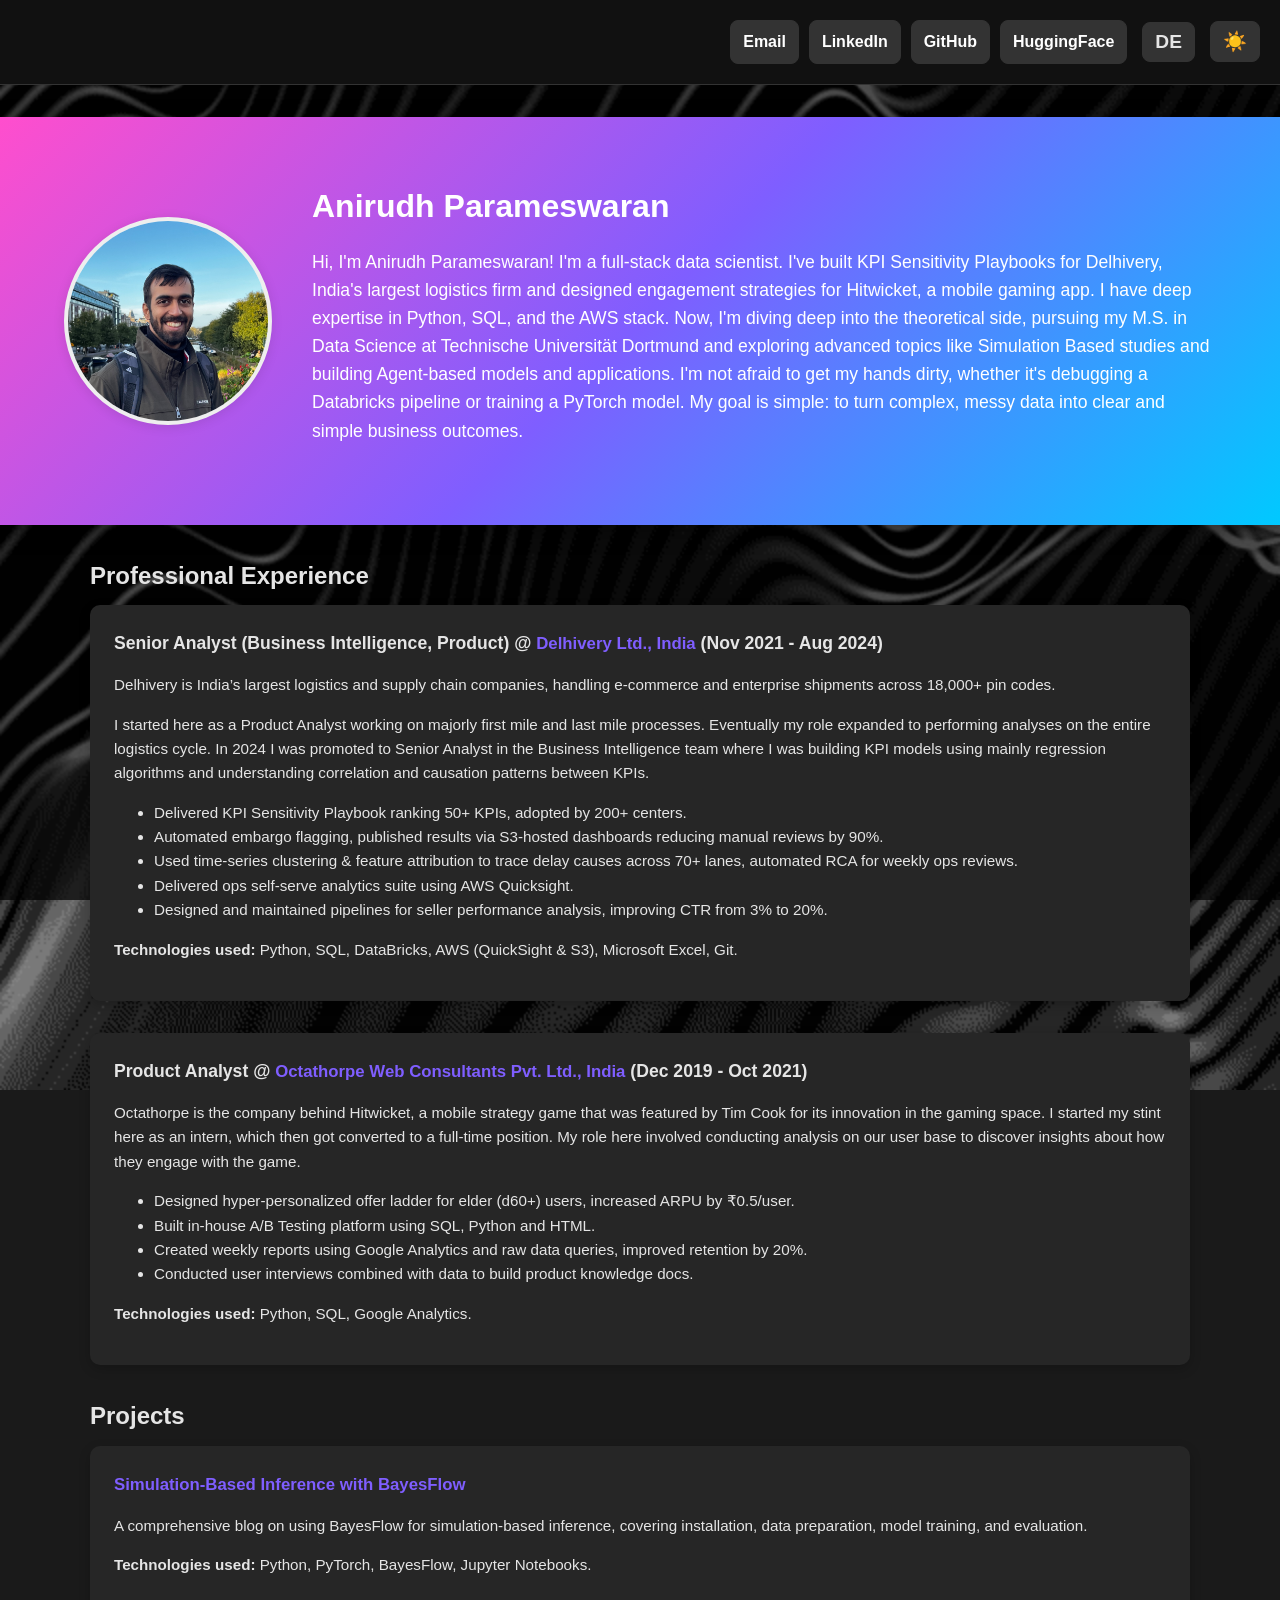
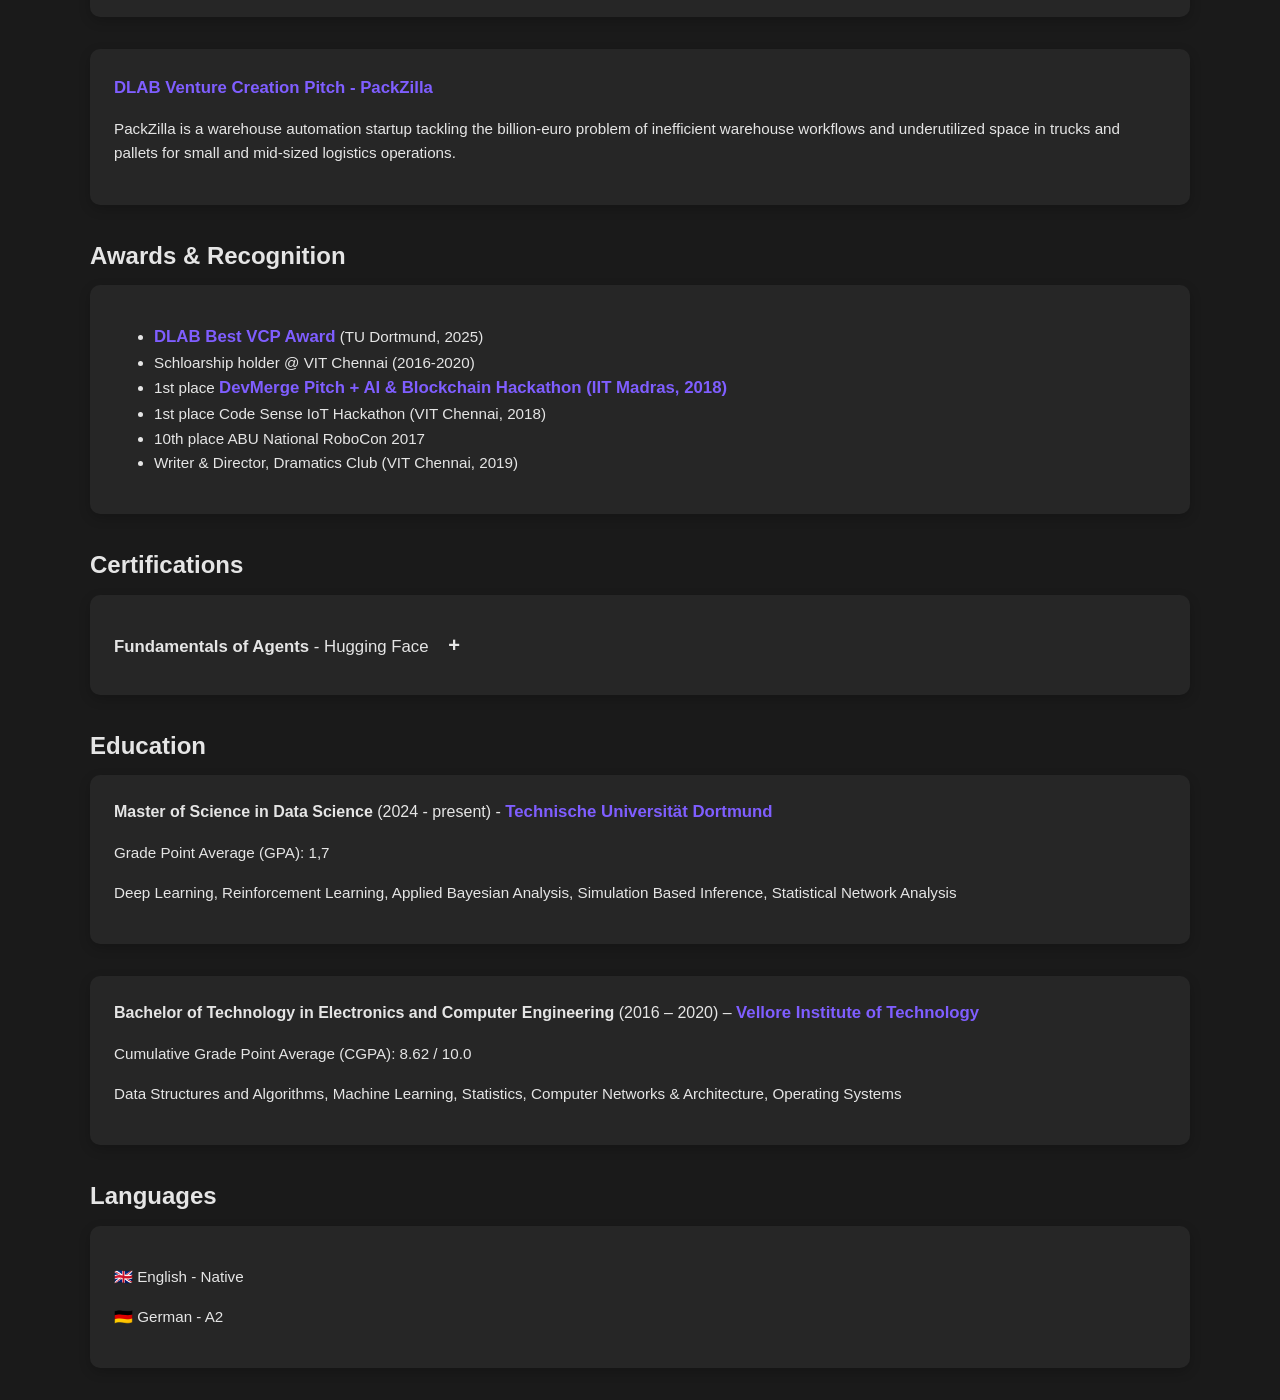
==== index.html @ 3461352c "imported data" ====
<!DOCTYPE html>
<html lang="en">
<head>
  <meta charset="UTF-8">
  <meta name="description" content="Anirudh Parameswaran's Data Science and AI Portfolio. Data Scientist experienced in Python, SQL, AWS, and Machine Learning.">
  <meta name="google-site-verification" content="CaXKrlzL_6gg7eJJ-ZzsJZY4a8lOE7lGWU6adn4_xzU" />
  <title>Anirudh Parameswaran</title>
  <link rel="stylesheet" href="styles.css?v=1">
  <link rel="icon" type="image/png" href="assets/images/ghost.png?v=1">
</head>
<body>

  <header>
    <div class="header-controls">
      <div class="social-links">
        <a class="header-link" href="mailto:anirudhparameswaran@gmail.com" title="Email">Email</a>
        <a class="header-link" href="https://www.linkedin.com/in/anirudhparameswaran/" title="LinkedIn">LinkedIn</a>
        <a class="header-link" href="https://github.com/anirudhparameswaran" title="GitHub">GitHub</a>
        <a class="header-link" href="https://huggingface.co/eepyweepy" title="HuggingFace">HuggingFace</a>
      </div>
      <button class="lang-toggle" id="langToggle">DE</button> 
      <button class="theme-toggle" id="themeToggle"><span id="themeToggleIcon">☀️</span></button>
    </div>
  </header>

  <section class="hero">
    <div class="profile-pic-container">
      <img src="profile_pics/IMG_9669.jpeg" alt="Profile picture - Anirudh Parameswaran" class="profile-pic">
    </div>
    <div>
      <h1>Anirudh Parameswaran</h1>
        <p>Hi, I'm Anirudh Parameswaran! I'm a full-stack data scientist. I've built KPI Sensitivity Playbooks for Delhivery, India's largest logistics firm and designed engagement strategies for Hitwicket, a mobile gaming app. I have deep expertise in Python, SQL, and the AWS stack. Now, I'm diving deep into the theoretical side, pursuing my M.S. in Data Science at Technische Universität Dortmund and exploring advanced topics like Simulation Based studies and building Agent-based models and applications. I'm not afraid to get my hands dirty, whether it's debugging a Databricks pipeline or training a PyTorch model. My goal is simple: to turn complex, messy data into clear and simple business outcomes.
        </p>
    </div>
  </section>

  <section class="section">
    <h2>Professional Experience</h2>

    <div class="card">
      <h3>Senior Analyst (Business Intelligence, Product) @ 
        <a class = "card-link" href="https://www.delhivery.com/">Delhivery Ltd., India</a>
        <span>(Nov 2021 - Aug 2024)</span>
      </h3>
      <p>Delhivery is India’s largest logistics and supply chain companies, handling e-commerce and enterprise shipments across 18,000+ pin codes.</p>
      <p>I started here as a Product Analyst working on majorly first mile and last mile processes. Eventually my role expanded to performing analyses on the entire logistics cycle. In 2024 I was promoted to Senior Analyst in the Business Intelligence team where I was building KPI models using mainly regression algorithms and understanding correlation and causation patterns between KPIs.</p>
      <ul>
        <li>Delivered KPI Sensitivity Playbook ranking 50+ KPIs, adopted by 200+ centers.</li>
        <li>Automated embargo flagging, published results via S3-hosted dashboards reducing manual reviews by 90%.</li>
        <li>Used time-series clustering & feature attribution to trace delay causes across 70+ lanes, automated RCA for weekly ops reviews.</li>
        <li>Delivered ops self-serve analytics suite using AWS Quicksight.</li>
        <li>Designed and maintained pipelines for seller performance analysis, improving CTR from 3% to 20%.</li>
      </ul>
      <p><strong>Technologies used:</strong> Python, SQL, DataBricks, AWS (QuickSight & S3), Microsoft Excel, Git.</p>
    </div>

    <div class="card">
      <h3>Product Analyst @ 
        <a class = "card-link" href="https://hitwicket.com/">Octathorpe Web Consultants Pvt. Ltd., India</a>
        <span>(Dec 2019 - Oct 2021)</span>
      </h3>
      <p>Octathorpe is the company behind Hitwicket, a mobile strategy game that was featured by Tim Cook for its innovation in the gaming space. I started my stint here as an intern, which then got converted to a full-time position. My role here involved conducting analysis on our user base to discover insights about how they engage with the game.</p>
      <ul>
        <li>Designed hyper-personalized offer ladder for elder (d60+) users, increased ARPU by ₹0.5/user.</li>
        <li>Built in-house A/B Testing platform using SQL, Python and HTML.</li>
        <li>Created weekly reports using Google Analytics and raw data queries, improved retention by 20%.</li>
        <li>Conducted user interviews combined with data to build product knowledge docs.</li>
      </ul>
      <p><strong>Technologies used:</strong> Python, SQL, Google Analytics.</p>
    </div>
  </section>

  <section class="section">
    <h2>Projects</h2>

    <div class="card">
      <h3><a class = "card-link" href="bayesflow.html">Simulation-Based Inference with BayesFlow</a></h3>
      <p>A comprehensive blog on using BayesFlow for simulation-based inference, covering installation, data preparation, model training, and evaluation.</p>
      <p><strong>Technologies used:</strong> Python, PyTorch, BayesFlow, Jupyter Notebooks.</p>
    </div>

    <div class="card">
      <h3><a class = "card-link" href="https://packzilla.framer.ai/">DLAB Venture Creation Pitch - PackZilla</a></h3>
      <p>PackZilla is a warehouse automation startup tackling the billion-euro problem of inefficient warehouse workflows and underutilized space in trucks and pallets for small and mid-sized logistics operations.</p>
    </div>
  </section>

  <section class="section">
  <h2>Awards & Recognition</h2>
    <div class="card">
      <ul>
        <li><a class="card-link" href="https://www.dlab-tu-dortmund.de/projects/packzilla/">DLAB Best VCP Award</a> (TU Dortmund, 2025)</li>
        <li>Schloarship holder @ VIT Chennai (2016-2020)</li> 
        <li>1st place <a class="card-link" href="https://www.hackathon.com/event/blockchain-and-ai-hackathon-5bbb5b20dee1580004a2e416">DevMerge Pitch + AI & Blockchain Hackathon (IIT Madras, 2018)</a></li>
        <li>1st place Code Sense IoT Hackathon (VIT Chennai, 2018)</li>
        <li>10th place ABU National RoboCon 2017</li>
        <li>Writer & Director, Dramatics Club (VIT Chennai, 2019)</li>
      </ul>
    </div>
  </section>

  <!-- <section class="section">
    <h2>Certifications</h2>
    <div class="card">
      <p><strong>Fundamentals of Agents</strong> - Hugging Face</p>
      <img class = "certificate" src="assets/images/Fundamentals of Agents Certificate - Hugging Face.png?v=0" alt="Fundamentals of Agents Certificate">
    </div>
  </section> -->

  <section class="section">
    <h2>Certifications</h2>
    <div class="card">
      <div class="collapsible-header">
        <p><strong>Fundamentals of Agents</strong> - Hugging Face <span class="toggle-icon">+</span></p>
      </div>
      <div class="collapsible-content">
        <img class = "certificate" src="assets/images/Fundamentals of Agents Certificate - Hugging Face.png?v=0" alt="Fundamentals of Agents Certificate">
      </div>
    </div>
  </section>

  <section class="section">
    <h2>Education</h2>
    <div class="card">
      <strong>Master of Science in Data Science</strong> (2024 - present) - <a class="card-link" href="https://www.tu-dortmund.de/">Technische Universität Dortmund</a>
        <p>Grade Point Average (GPA): 1,7</p>
        <p>Deep Learning, Reinforcement Learning, Applied Bayesian Analysis, Simulation Based Inference, Statistical Network Analysis</p>
    </div>
    <div class="card">
      <strong>Bachelor of Technology in Electronics and Computer Engineering</strong> (2016 – 2020) – <a class="card-link" href="https://vit.ac.in/">Vellore Institute of Technology</a>
        <p>Cumulative Grade Point Average (CGPA): 8.62 / 10.0</p>
        <p>Data Structures and Algorithms, Machine Learning, Statistics, Computer Networks & Architecture, Operating Systems</p>

    </div>
  </section>

  <section class="section">
    <h2>Languages</h2>
    <div class="card">
      <p>🇬🇧 English - Native</p>
      <p>🇩🇪 German - A2</p>
  </div>
  </section>

  <script>
    const toggle = document.getElementById("themeToggle");
    const body = document.body;

    toggle.addEventListener("click", () => {
      body.classList.toggle("light");
      if (body.classList.contains("light")) {
        toggle.textContent = "🌙";
      } else {
        toggle.textContent = "☀️";
      }
    });

  // --- Collapsible Functionality ---
    // --- Collapsible Functionality ---
    const collapsibleHeader = document.querySelector('.collapsible-header');

    if (collapsibleHeader) {
      collapsibleHeader.addEventListener('click', function() {
        // Toggle the active class on the header itself
        this.classList.toggle('active');
        
        // Find the next element, which is the content
        const content = this.nextElementSibling;
        
        // Find the icon element
        const icon = this.querySelector('.toggle-icon'); 
        
        // Toggle the active class on the content
        content.classList.toggle('active');
        
        // Change the icon based on the active state
        if (content.classList.contains('active')) {
            icon.textContent = '−'; // Change to minus when open
        } else {
            icon.textContent = '+'; // Change to plus when closed
        }
      });
    }
  </script>

</body>
</html>
---- styles.css ----
/* Theme variables */
    :root {
      --bg: #1a1a1a;
      --text: #e5e5e5;
      --card-bg: #262626;
      --accent: #7f5eff;
      --accent-hover: #2936536e;
      --header-bg: #111;
      --header-link-bg: #333; /* New variable for header link background */
      --header-link-text: white;
    }
    .light {
      --bg: #fafafa !important;
      --text: #111;
      --card-bg: #f1f1f1;
      --accent: #7f5eff;
      --accent-hover: #2936536e;
      --header-bg: #fff;
      --header-link-bg: #eee;
      --header-link-text: #333;
      background-image: none !important;
    }

    /* Base styles */
    body {
      margin: 0;
      font-family: "Inter", Arial, sans-serif;
      
      /* --- BACKGROUND GIF STYLES START HERE --- */
      background-image: url('assets/images/wave.gif');
      background-size: cover; /* Ensures the GIF covers the entire viewport */
      background-repeat: no-repeat; /* Prevents the GIF from tiling */
      background-attachment: fixed; /* Keeps the GIF fixed when scrolling */
      background-position: center center; /* Centers the GIF */
      /* --- BACKGROUND GIF STYLES END HERE --- */
      
      /* Retain existing theme settings */
      background-color: var(--bg); /* This acts as a fallback color */
      color: var(--text);
      line-height: 1.6;
      transition: background-color 0.4s, color 0.4s;
    }

    body::before {
    content: "";
    position: fixed;
    top: 0;
    left: 0;
    width: 100%;
    height: 100%;
    /* Creates a dark, semi-transparent layer over the GIF */
    background-color: rgba(0, 0, 0, 0.7); 
    z-index: -1; /* Puts the overlay behind your main content */
    }

    .light::before {
    background-color: transparent;
    }

    a {
      text-decoration: none;
      color: inherit;
    }

    h1, h2, h3 {
      margin: 0 0 10px;
    }

    /* --- Header Layout & Styles --- */
    header {
      /* Adjusted padding/layout since header-controls now manage full layout */
      padding: 20px;
      display: block; /* Remove flex from header itself */
      background: var(--header-bg);
      border-bottom: 1px solid #333;
      position: sticky;
      top: 0;
      z-index: 10;
      transition: background 0.4s;
      width: 100%;
      box-sizing: border-box;
    }

    .header-controls {
      /* Align controls (social links and theme toggle) to the top right */
      display: flex;
      justify-content: flex-end;
      align-items: center;
      gap: 15px; /* Space between the social links group and the toggle button */
    }
    
    .social-links {
      display: flex;
      gap: 10px; /* Space between the link buttons */
    }

    .header-link {
      text-decoration: none;
      padding: 8px 12px;
      border-radius: 8px;
      font-size: 1em;
      font-weight: bold;
      transition: background-color 0.3s, color 0.3s, border-color 0.3s;
      border: 1px solid var(--header-link-bg); 
      
      /* Dark/Light Mode responsiveness via variables */
      background-color: var(--header-link-bg);
      color: var(--header-link-text);
    }

    .header-link:hover {
      background-color: var(--accent);
      border-color: var(--accent);
      color: white; /* Ensure text is white on accent hover */
    }
    
    header .logo {
      font-weight: bold;
      font-size: 1.2rem;
      color: var(--text);
    }

    header .menu {
      /* This rule might not be needed anymore due to .header-controls */
      display: flex;
      gap: 1rem;
      align-items: center;
    }

    .theme-toggle {
      /* Updated styling for a better button look */
      padding: 8px 12px;
      border-radius: 8px;
      font-size: 1.2em;
      cursor: pointer;
      transition: background-color 0.3s, color 0.3s;
      border: 1px solid;
      
      /* Default (Dark Mode) Styles */
      background-color: var(--header-link-bg);
      color: var(--text);
      border-color: var(--header-link-bg);
    }
    
    .light .theme-toggle {
      background-color: var(--header-link-bg);
      color: var(--text);
      border-color: var(--header-link-bg);
    }

    .theme-toggle:hover {
      background: var(--accent);
      color: white;
      border-color: var(--accent);
    }


    /* --- Hero section Layout (Image and Text Side-by-Side) --- */
    .hero {
      /* Added Flexbox to enable side-by-side layout */
      display: flex; 
      align-items: center; 
      gap: 40px; 
      text-align: left; /* Override previous center alignment */

      background: linear-gradient(135deg, #ff4ecd, #7f5eff, #00c9ff);
      padding: 4rem 4rem;
      margin: 2rem auto;
      color: white;
      box-shadow: 0 6px 20px rgba(0,0,0,0.4);
      transition: transform 0.4s;
    }
    .hero:hover {
      transform: translateY(-5px);
    }

    .hero-text {
      /* Allows the text content to take up the remaining space */
      flex-grow: 1;
      min-width: 0; 
    }
    
    .hero h1 {
      font-size: 2rem;
      margin-top: 0; /* Ensure no margin pushes text down */
    }

    .hero p {
      margin: 1rem 0; /* Adjusted margin for side-by-side layout */
      font-size: 1.1rem;
    }

    .hero button {
      background: var(--header-bg);
      color: var(--text);
      padding: 0.75rem 1.5rem;
      border: none;
      border-radius: 8px;
      cursor: pointer;
      font-weight: bold;
      transition: all 0.3s ease;
    }
    .hero button:hover {
      background: var(--text);
      color: var(--bg);
      transform: scale(1.05);
    }
    
    /* --- Profile Image Styling --- */
    .profile-pic-container {
      flex-shrink: 0; /* Prevents the image container from shrinking */
      width: 200px; 
      height: 200px;
      border-radius: 50%;
      overflow: hidden;
      border: 4px solid #eee; /* Kept the border from your old style */
      box-shadow: 0 2px 12px rgba(0,0,0,0.10);
      background: #fff;
      margin: 0; /* Reset margins */
    }
    
    .profile-pic {
      width: 100%;
      height: 100%;
      object-fit: cover;
      display: block;
      border: none; /* Removed the redundant border/shadow */
    }

    /* --- Sections --- */
    .section {
      max-width: 1100px;
      margin: 2rem auto;
      padding: 0 2rem;
    }

    .cards {
      display: grid;
      gap: 1.5rem;
      grid-template-columns: repeat(auto-fit, minmax(260px, 1fr));
    }

    .card {
      background: var(--card-bg);
      padding: 1.5rem;
      border-radius: 10px;
      box-shadow: 0 4px 12px rgba(0,0,0,0.2);
      transition: transform 0.3s, background 0.3s;
      margin-bottom: 2rem;
    }
    .card:hover {
      transform: translateY(-6px);
      background: var(--accent-hover);
      color: #fff;
    }

    .card h3 {
      margin-bottom: 0.5rem;
      font-size: 1.1rem;
      color: var(--text);
      transition: color 0.3s;
    }

    .card p, ul {
      font-size: 0.95rem;
      color: var(--text);
      transition: color 0.3s;
    }

    .card-link {
      color: var(--accent);
      font-weight: bold;
      font-size: 1.05rem;
      transition: color 0.3s, text-decoration 0.3s;
      text-decoration: underline dotted transparent;
    }
    .card-link:hover {
      color: black;
      text-decoration: underline solid black;
    }

    .certificate {
      width: 400px;
      height: auto;
      border-radius: 8px;
      box-shadow: 0 4px 12px rgba(0,0,0,0.2);
      margin: auto;
      display: block;
    }

    /* --- Media Queries --- */
    @media (max-width: 1200px) {
      body > header, .hero, .section {
        max-width: 95vw;
      }
    }

    @media (max-width: 768px) {
      /* Hero Layout for Mobile */
      .hero {
          flex-direction: column; /* Stacks the image and text vertically */
          text-align: center; /* Centers the text content */
          padding: 2rem 1rem; /* Reduced padding for mobile */
      }

      .profile-pic-container {
          margin-bottom: 20px; /* Adds space below the image when stacked */
      }
      
      .hero h1 {
        font-size: 1.8rem;
      }
      
      .certificate {
        width: 100%; /* Make certificate image responsive */
      }
    }
    
    /* --- Collapsible Styles for Certificates --- */

    .collapsible-header {
        cursor: pointer;
        padding: 10px 0;
        margin-bottom: 0;
        color: var(--text);
        /* Make it a flex container to push the icon to the right */
        display: flex;
        justify-content: space-between; 
        align-items: center;
    }

    .collapsible-header p {
        margin: 0;
        font-size: 1.05rem;
        font-weight: 500;
        /* Ensure the text itself doesn't take up the full width, allowing the icon to be pushed right */
        flex-grow: 1; 
    }

    .collapsible-content {
        max-height: 0;
        overflow: hidden;
        transition: max-height 0.4s ease-in-out; 
    }

    .collapsible-content.active {
        max-height: 2000px;
        padding-top: 10px;
    }

    .toggle-icon {
        /* Styles for the new icon (+/-) */
        font-size: 1.2em; /* Slightly larger for better visibility */
        font-weight: bold;
        margin-left: 15px; /* Add more space between text and icon */
        transition: transform 0.3s, color 0.3s;
    }

    .collapsible-header.active .toggle-icon {
        /* When active (open), change the '+' to a '−' */
        content: "−"; 
    }

    /* Fix certificate image margin when inside collapsible */
    .certificate {
        margin-top: 0; 
        margin-bottom: 0;
    }

    /* --- Language Toggle Button Styles --- */

    .lang-toggle {
        /* Style consistency with theme-toggle */
        padding: 8px 12px;
        border-radius: 8px;
        font-size: 1.2em;
        cursor: pointer;
        transition: all 0.3s ease;
        font-weight: bold;
        
        /* Default (Dark Mode) Styles */
        background-color: var(--header-link-bg);
        color: var(--text);
        border: 1px solid var(--header-link-bg);
    }

    .light .lang-toggle {
        /* Light Mode Styles */
        background-color: var(--header-link-bg);
        color: var(--text);
        border-color: var(--header-link-bg);
    }

    .lang-toggle:hover {
        background: var(--accent);
        color: white;
        border-color: var(--accent);
}
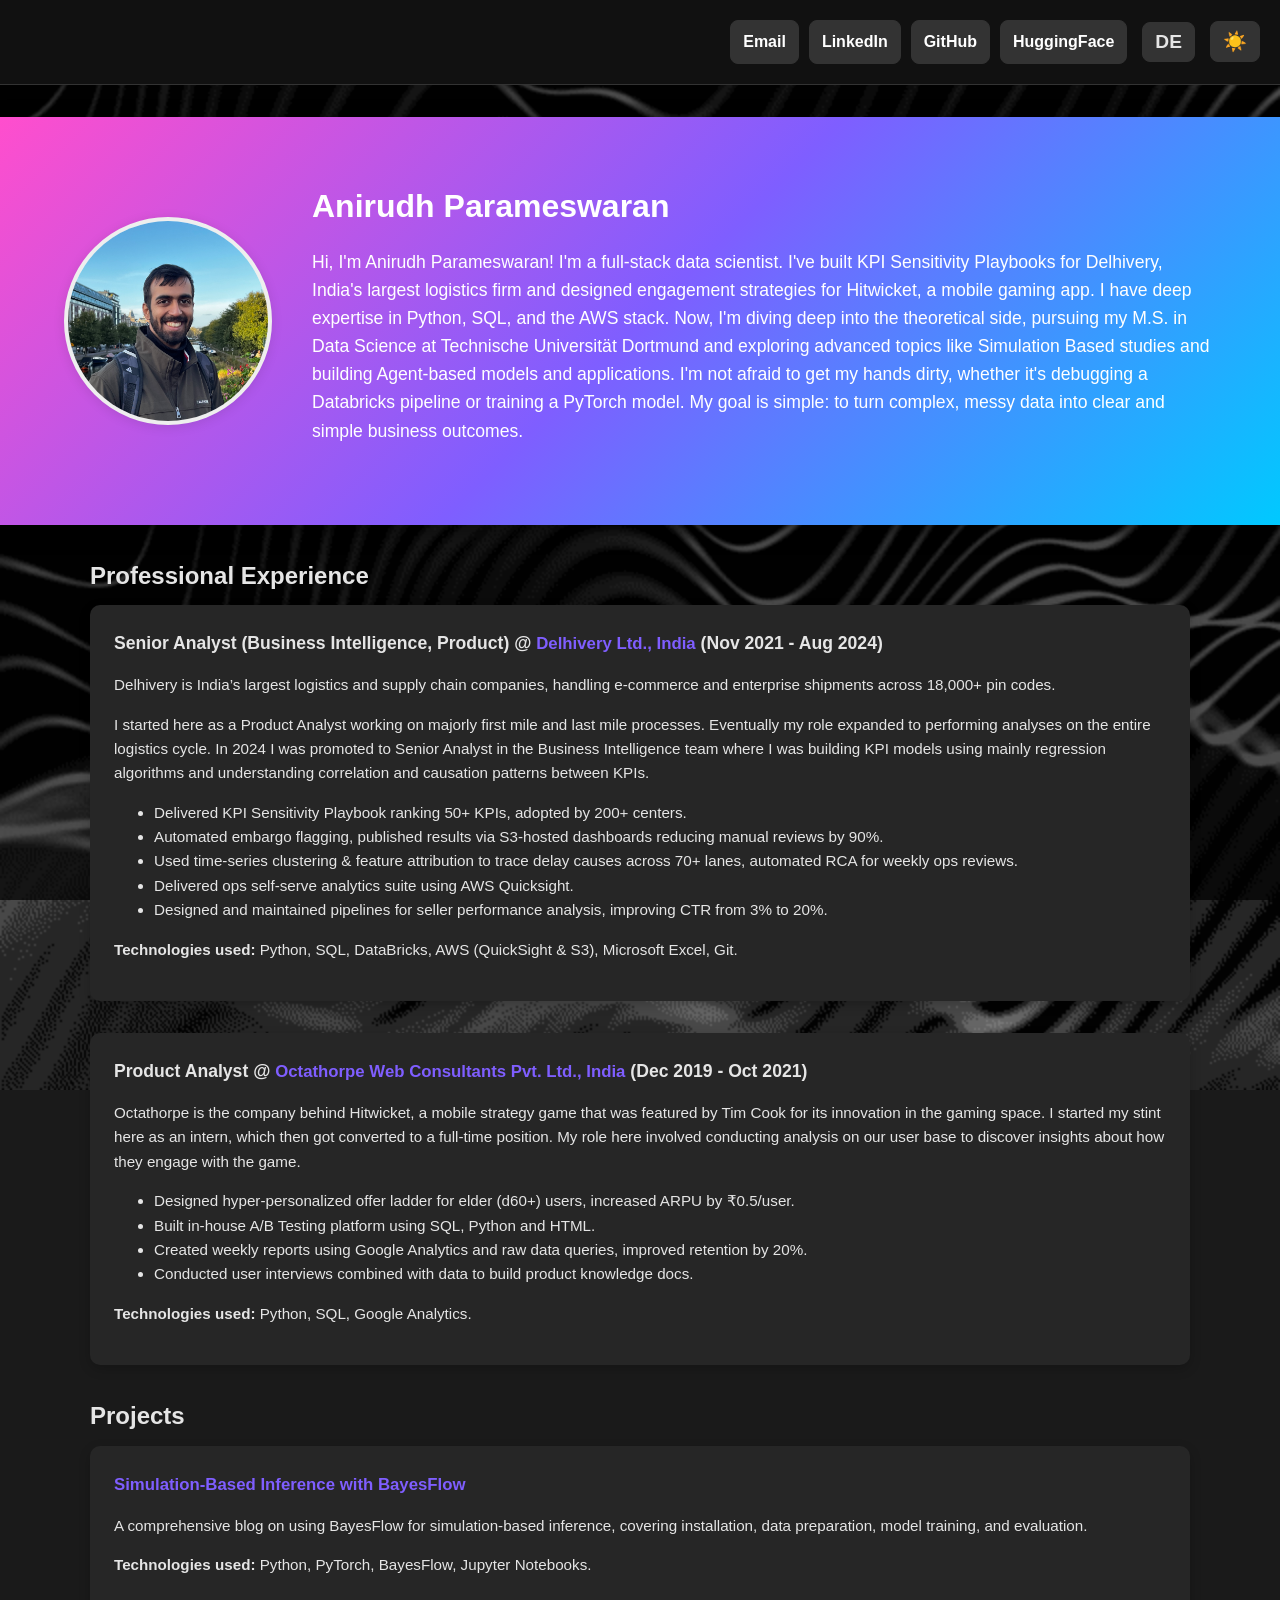
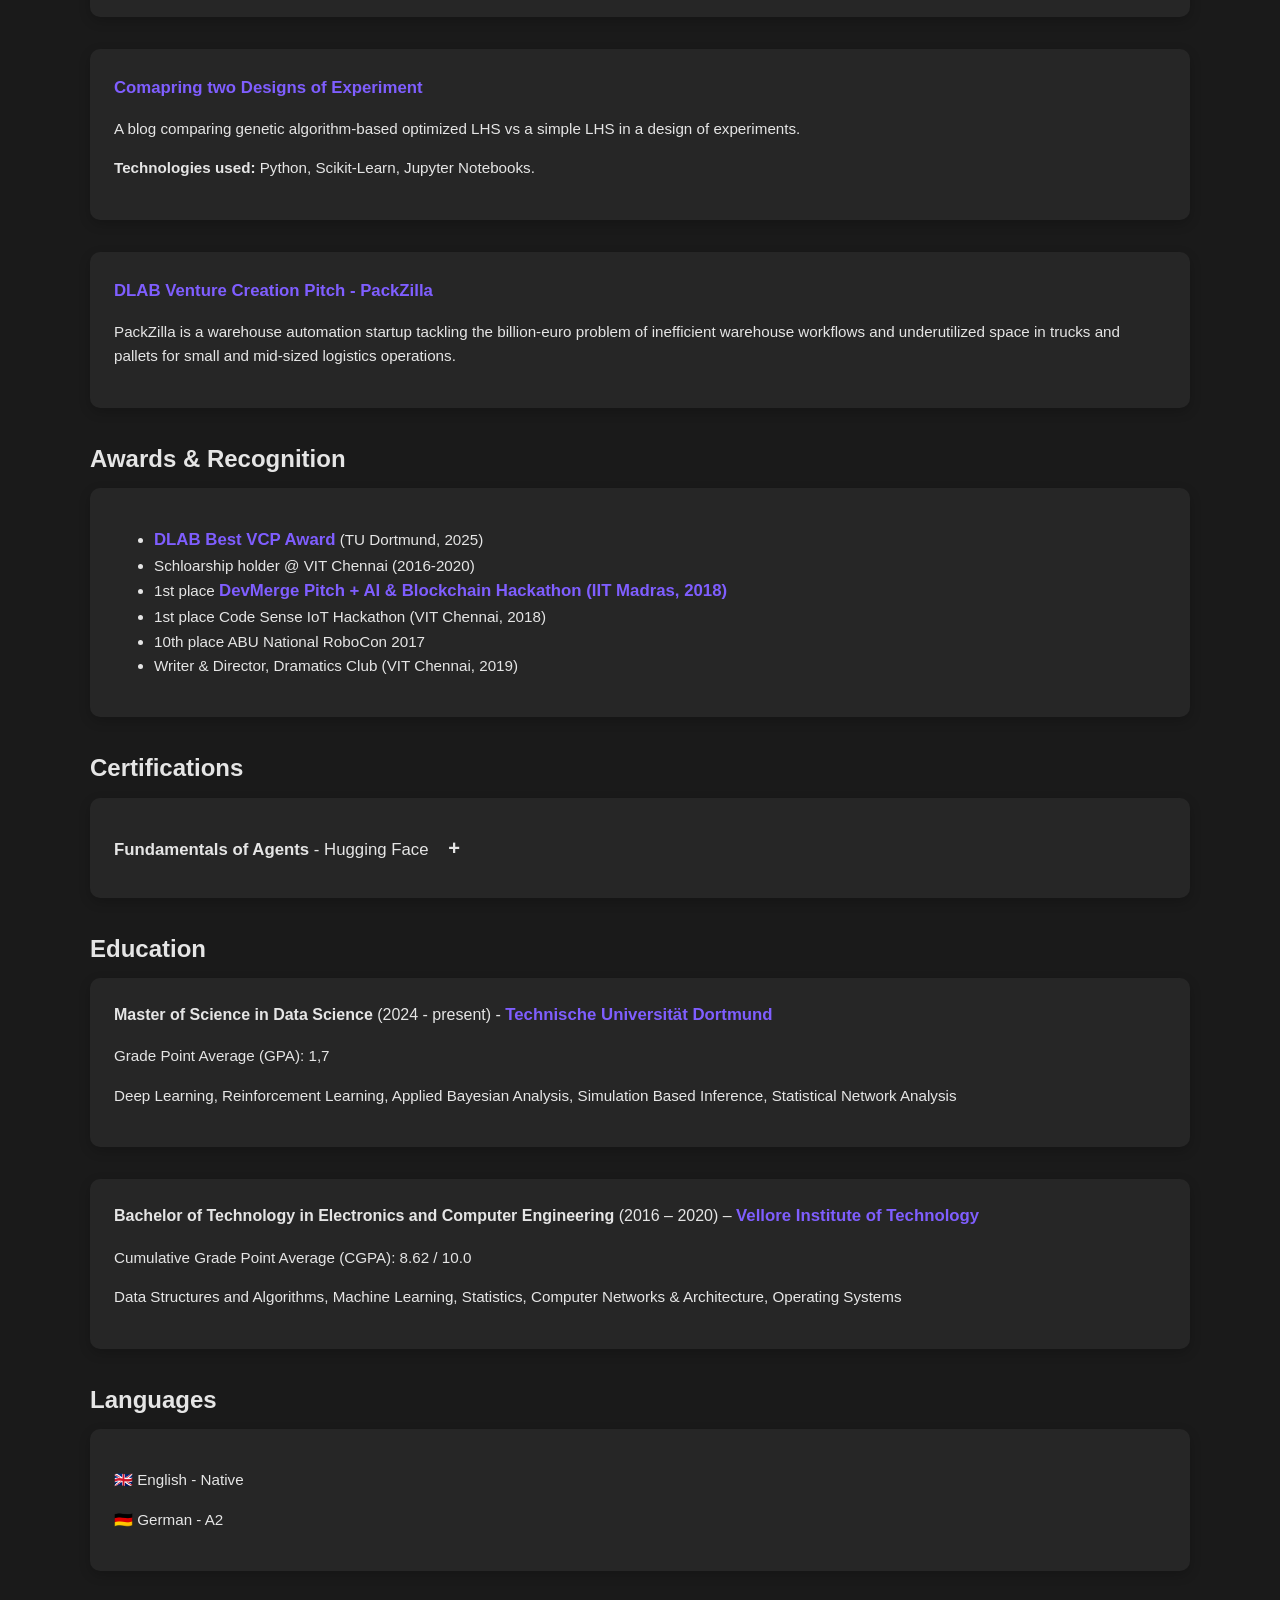
==== commit 1be2c2ec: "Add card for comparing two Designs of Experiment Added a new card for comparing designs of experimen" ====
--- a/index.html
+++ b/index.html
@@ -3,7 +3,7 @@
 <head>
   <meta charset="UTF-8">
   <meta name="description" content="Anirudh Parameswaran's Data Science and AI Portfolio. Data Scientist experienced in Python, SQL, AWS, and Machine Learning.">
-  <meta name="google-site-verification" content="CaXKrlzL_6gg7eJJ-ZzsJZY4a8lOE7lGWU6adn4_xzU" />
+  <meta name="google-site-verification" content="HrU-pLUY8LVALM1vBz6lawh7CKOhhq_u2yKP85nhKgg" />
   <title>Anirudh Parameswaran</title>
   <link rel="stylesheet" href="styles.css?v=1">
   <link rel="icon" type="image/png" href="assets/images/ghost.png?v=1">
@@ -77,6 +77,12 @@
       <h3><a class = "card-link" href="bayesflow.html">Simulation-Based Inference with BayesFlow</a></h3>
       <p>A comprehensive blog on using BayesFlow for simulation-based inference, covering installation, data preparation, model training, and evaluation.</p>
       <p><strong>Technologies used:</strong> Python, PyTorch, BayesFlow, Jupyter Notebooks.</p>
+    </div>
+
+    <div class="card">
+      <h3><a class = "card-link" href="design_of_experiments.html">Comapring two Designs of Experiment</a></h3>
+      <p>A blog comparing genetic algorithm-based optimized LHS vs a simple LHS in a design of experiments.</p>
+      <p><strong>Technologies used:</strong> Python, Scikit-Learn, Jupyter Notebooks.</p>
     </div>
 
     <div class="card">
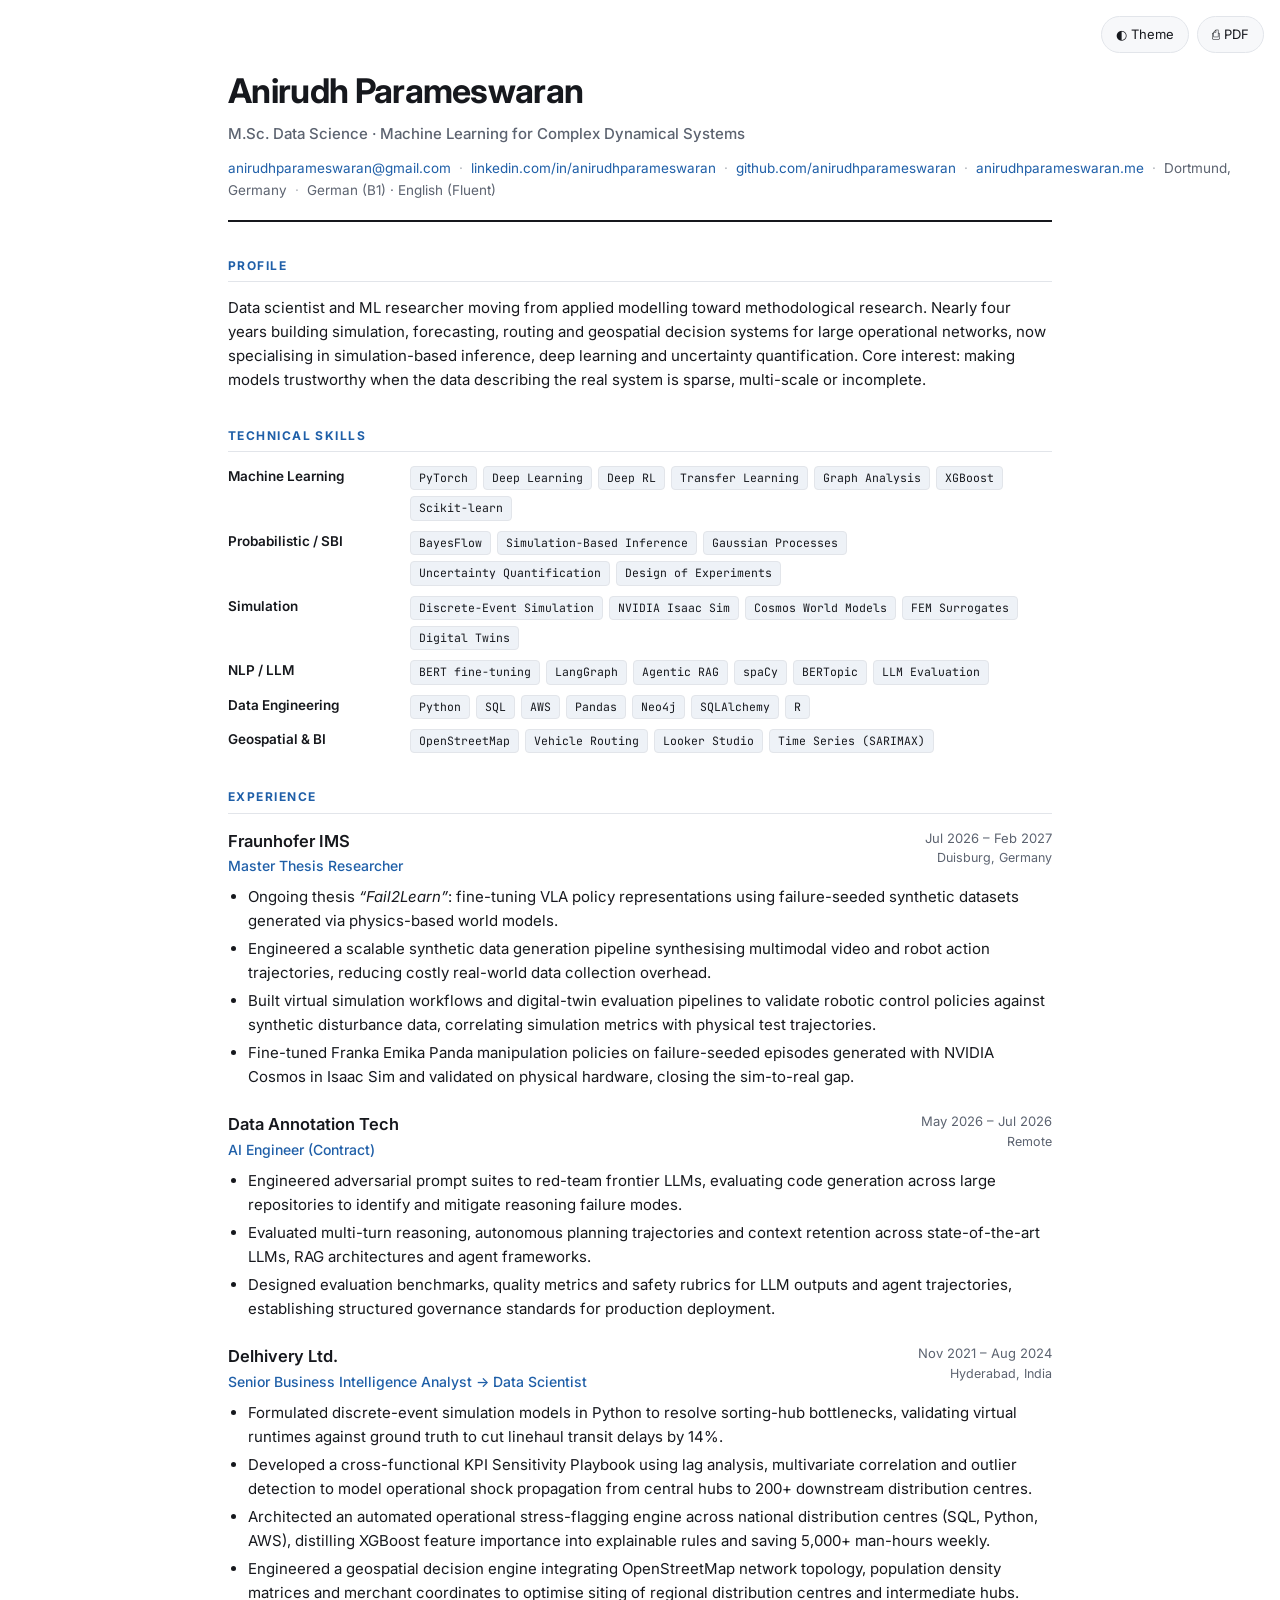
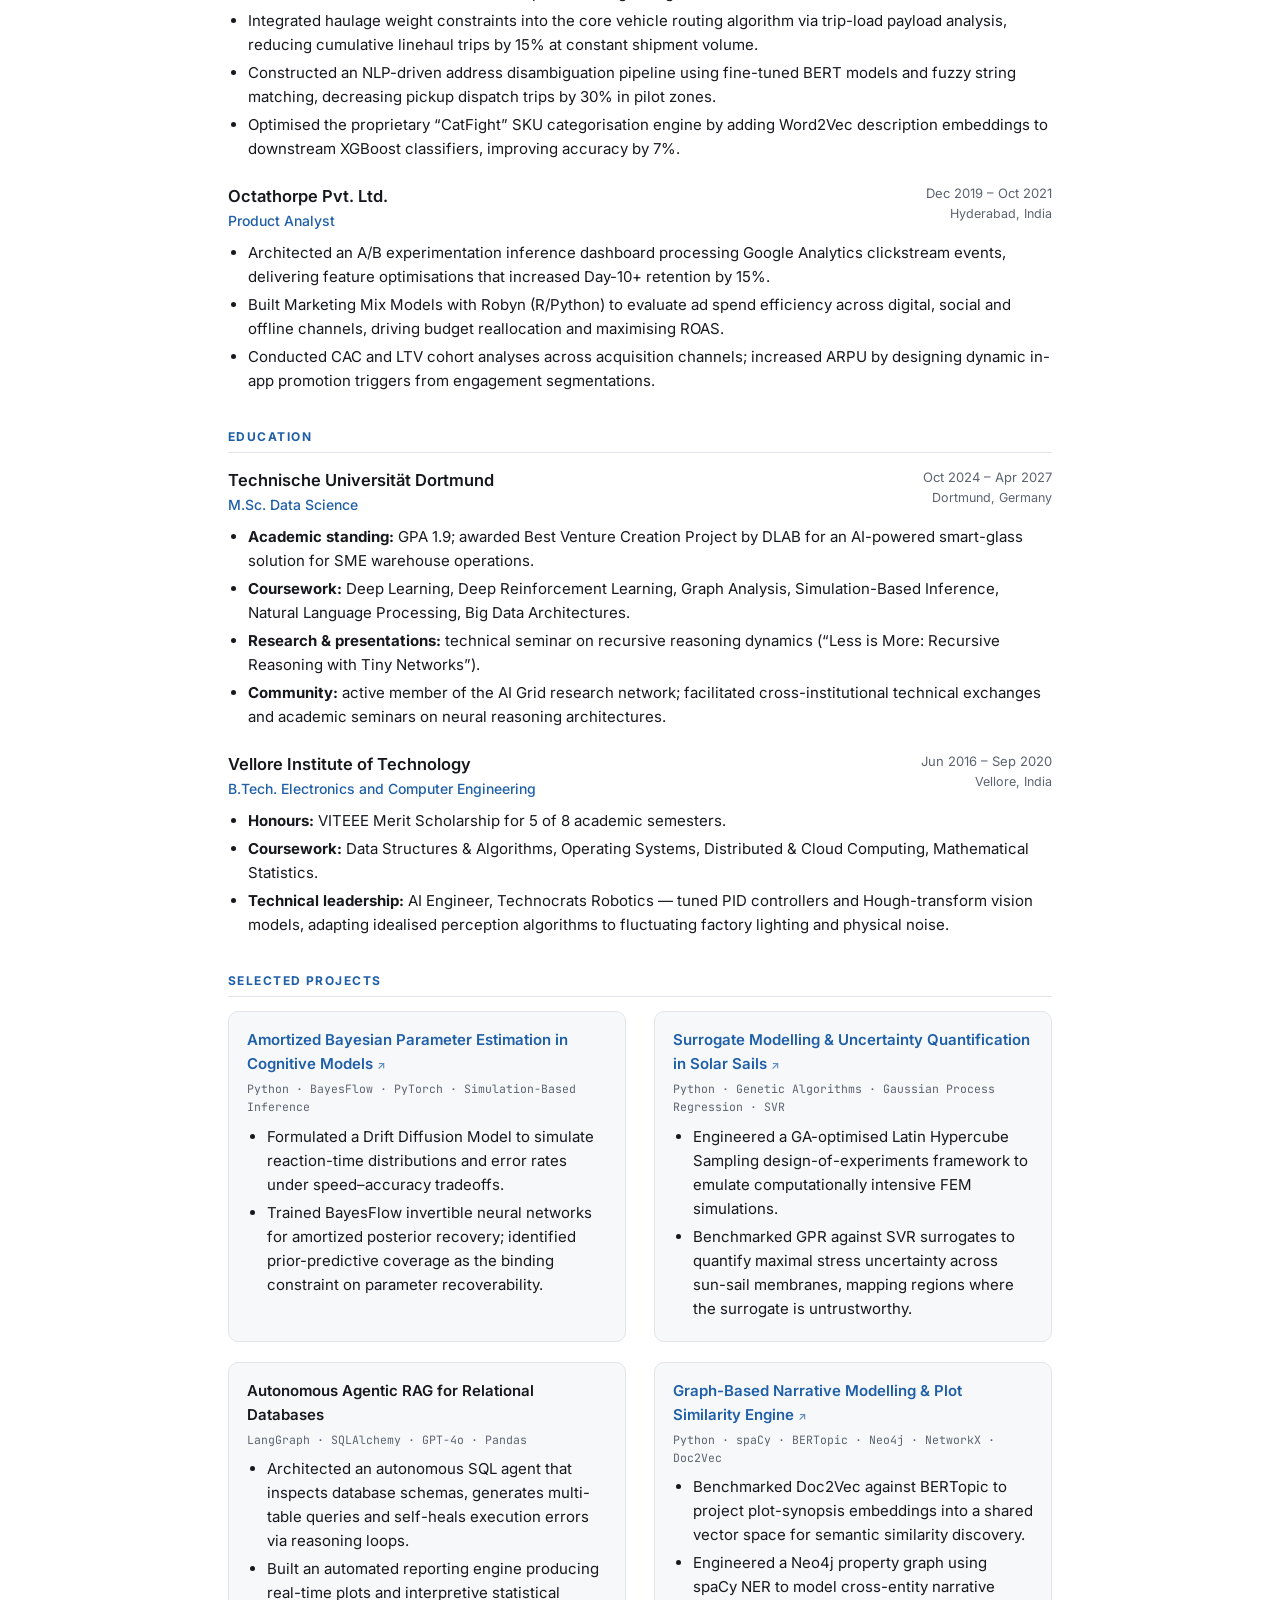
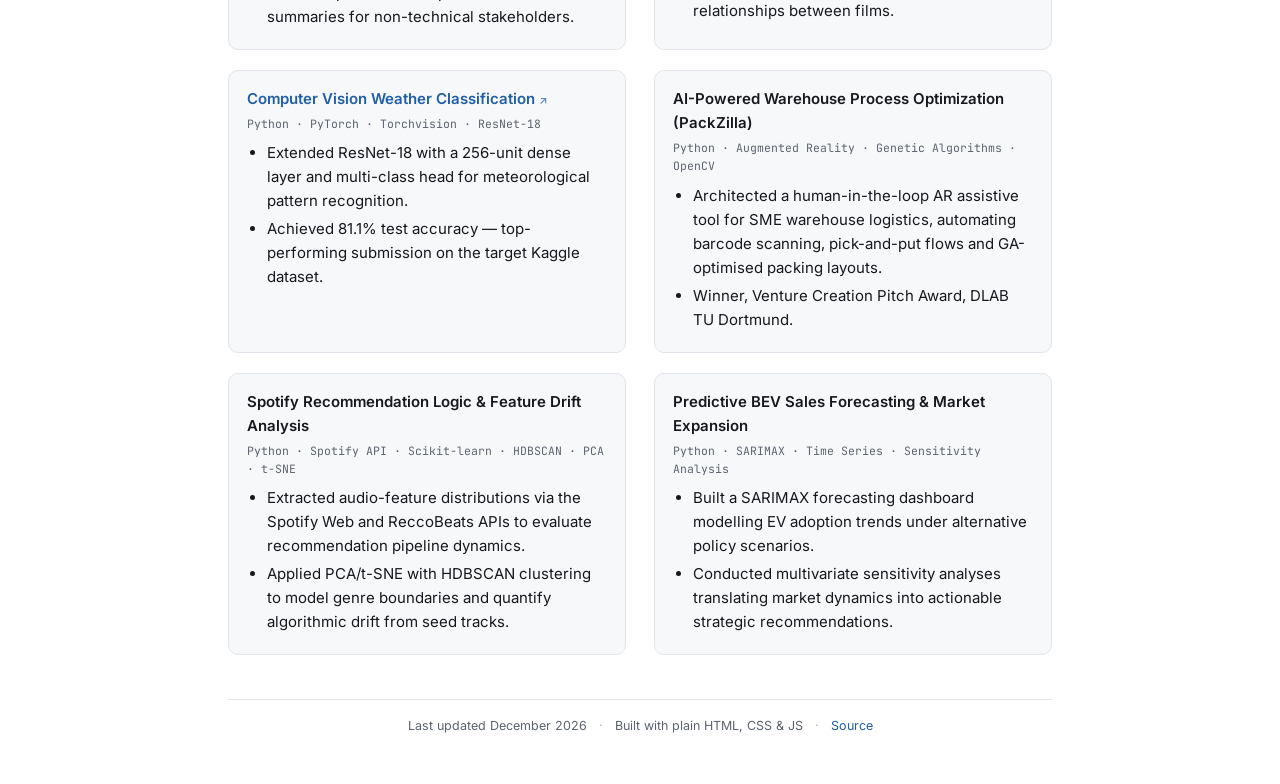
==== commit 460dc177: "new site" ====
--- a/index.html
+++ b/index.html
@@ -1,193 +1,39 @@
 <!DOCTYPE html>
-<html lang="en">
+<html lang="en" data-theme="light">
 <head>
-  <meta charset="UTF-8">
-  <meta name="description" content="Anirudh Parameswaran's Data Science and AI Portfolio. Data Scientist experienced in Python, SQL, AWS, and Machine Learning.">
-  <meta name="google-site-verification" content="HrU-pLUY8LVALM1vBz6lawh7CKOhhq_u2yKP85nhKgg" />
-  <title>Anirudh Parameswaran</title>
-  <link rel="stylesheet" href="styles.css?v=1">
-  <link rel="icon" type="image/png" href="assets/images/ghost.png?v=1">
+  <meta charset="UTF-8" />
+  <meta name="viewport" content="width=device-width, initial-scale=1.0" />
+  <title>Anirudh Parameswaran — Data Science &amp; ML Research</title>
+  <meta name="description" content="Résumé of Anirudh Parameswaran — M.Sc. Data Science (TU Dortmund), machine learning, simulation-based inference, Earth observation." />
+  <meta name="author" content="Anirudh Parameswaran" />
+
+  <!-- Open Graph -->
+  <meta property="og:title" content="Anirudh Parameswaran — Résumé" />
+  <meta property="og:description" content="Machine learning, simulation-based inference, and data science." />
+  <meta property="og:type" content="profile" />
+
+  <link rel="preconnect" href="https://fonts.googleapis.com" />
+  <link rel="preconnect" href="https://fonts.gstatic.com" crossorigin />
+  <link href="https://fonts.googleapis.com/css2?family=Inter:wght@400;500;600;700&family=JetBrains+Mono:wght@400;500&display=swap" rel="stylesheet" />
+  <link rel="stylesheet" href="assets/css/style.css" />
 </head>
 <body>
+  <div class="toolbar no-print">
+    <button id="themeToggle" type="button" aria-label="Toggle colour theme">◐ Theme</button>
+    <button id="printBtn" type="button" aria-label="Print or save as PDF">⎙ PDF</button>
+  </div>
 
-  <header>
-    <div class="header-controls">
-      <div class="social-links">
-        <a class="header-link" href="mailto:anirudhparameswaran@gmail.com" title="Email">Email</a>
-        <a class="header-link" href="https://www.linkedin.com/in/anirudhparameswaran/" title="LinkedIn">LinkedIn</a>
-        <a class="header-link" href="https://github.com/anirudhparameswaran" title="GitHub">GitHub</a>
-        <a class="header-link" href="https://huggingface.co/eepyweepy" title="HuggingFace">HuggingFace</a>
-      </div>
-      <button class="lang-toggle" id="langToggle">DE</button> 
-      <button class="theme-toggle" id="themeToggle"><span id="themeToggleIcon">☀️</span></button>
-    </div>
-  </header>
+  <main class="page" id="resume">
+    <header class="masthead" id="masthead"></header>
+    <section id="summary"></section>
+    <section id="skills"></section>
+    <section id="experience"></section>
+    <section id="education"></section>
+    <section id="projects"></section>
+    <footer class="footer" id="footer"></footer>
+  </main>
 
-  <section class="hero">
-    <div class="profile-pic-container">
-      <img src="profile_pics/IMG_9669.jpeg" alt="Profile picture - Anirudh Parameswaran" class="profile-pic">
-    </div>
-    <div>
-      <h1>Anirudh Parameswaran</h1>
-        <p>Hi, I'm Anirudh Parameswaran! I'm a full-stack data scientist. I've built KPI Sensitivity Playbooks for Delhivery, India's largest logistics firm and designed engagement strategies for Hitwicket, a mobile gaming app. I have deep expertise in Python, SQL, and the AWS stack. Now, I'm diving deep into the theoretical side, pursuing my M.S. in Data Science at Technische Universität Dortmund and exploring advanced topics like Simulation Based studies and building Agent-based models and applications. I'm not afraid to get my hands dirty, whether it's debugging a Databricks pipeline or training a PyTorch model. My goal is simple: to turn complex, messy data into clear and simple business outcomes.
-        </p>
-    </div>
-  </section>
-
-  <section class="section">
-    <h2>Professional Experience</h2>
-
-    <div class="card">
-      <h3>Senior Analyst (Business Intelligence, Product) @ 
-        <a class = "card-link" href="https://www.delhivery.com/">Delhivery Ltd., India</a>
-        <span>(Nov 2021 - Aug 2024)</span>
-      </h3>
-      <p>Delhivery is India’s largest logistics and supply chain companies, handling e-commerce and enterprise shipments across 18,000+ pin codes.</p>
-      <p>I started here as a Product Analyst working on majorly first mile and last mile processes. Eventually my role expanded to performing analyses on the entire logistics cycle. In 2024 I was promoted to Senior Analyst in the Business Intelligence team where I was building KPI models using mainly regression algorithms and understanding correlation and causation patterns between KPIs.</p>
-      <ul>
-        <li>Delivered KPI Sensitivity Playbook ranking 50+ KPIs, adopted by 200+ centers.</li>
-        <li>Automated embargo flagging, published results via S3-hosted dashboards reducing manual reviews by 90%.</li>
-        <li>Used time-series clustering & feature attribution to trace delay causes across 70+ lanes, automated RCA for weekly ops reviews.</li>
-        <li>Delivered ops self-serve analytics suite using AWS Quicksight.</li>
-        <li>Designed and maintained pipelines for seller performance analysis, improving CTR from 3% to 20%.</li>
-      </ul>
-      <p><strong>Technologies used:</strong> Python, SQL, DataBricks, AWS (QuickSight & S3), Microsoft Excel, Git.</p>
-    </div>
-
-    <div class="card">
-      <h3>Product Analyst @ 
-        <a class = "card-link" href="https://hitwicket.com/">Octathorpe Web Consultants Pvt. Ltd., India</a>
-        <span>(Dec 2019 - Oct 2021)</span>
-      </h3>
-      <p>Octathorpe is the company behind Hitwicket, a mobile strategy game that was featured by Tim Cook for its innovation in the gaming space. I started my stint here as an intern, which then got converted to a full-time position. My role here involved conducting analysis on our user base to discover insights about how they engage with the game.</p>
-      <ul>
-        <li>Designed hyper-personalized offer ladder for elder (d60+) users, increased ARPU by ₹0.5/user.</li>
-        <li>Built in-house A/B Testing platform using SQL, Python and HTML.</li>
-        <li>Created weekly reports using Google Analytics and raw data queries, improved retention by 20%.</li>
-        <li>Conducted user interviews combined with data to build product knowledge docs.</li>
-      </ul>
-      <p><strong>Technologies used:</strong> Python, SQL, Google Analytics.</p>
-    </div>
-  </section>
-
-  <section class="section">
-    <h2>Projects</h2>
-
-    <div class="card">
-      <h3><a class = "card-link" href="bayesflow.html">Simulation-Based Inference with BayesFlow</a></h3>
-      <p>A comprehensive blog on using BayesFlow for simulation-based inference, covering installation, data preparation, model training, and evaluation.</p>
-      <p><strong>Technologies used:</strong> Python, PyTorch, BayesFlow, Jupyter Notebooks.</p>
-    </div>
-
-    <div class="card">
-      <h3><a class = "card-link" href="design_of_experiments.html">Comapring two Designs of Experiment</a></h3>
-      <p>A blog comparing genetic algorithm-based optimized LHS vs a simple LHS in a design of experiments.</p>
-      <p><strong>Technologies used:</strong> Python, Scikit-Learn, Jupyter Notebooks.</p>
-    </div>
-
-    <div class="card">
-      <h3><a class = "card-link" href="https://packzilla.framer.ai/">DLAB Venture Creation Pitch - PackZilla</a></h3>
-      <p>PackZilla is a warehouse automation startup tackling the billion-euro problem of inefficient warehouse workflows and underutilized space in trucks and pallets for small and mid-sized logistics operations.</p>
-    </div>
-  </section>
-
-  <section class="section">
-  <h2>Awards & Recognition</h2>
-    <div class="card">
-      <ul>
-        <li><a class="card-link" href="https://www.dlab-tu-dortmund.de/projects/packzilla/">DLAB Best VCP Award</a> (TU Dortmund, 2025)</li>
-        <li>Schloarship holder @ VIT Chennai (2016-2020)</li> 
-        <li>1st place <a class="card-link" href="https://www.hackathon.com/event/blockchain-and-ai-hackathon-5bbb5b20dee1580004a2e416">DevMerge Pitch + AI & Blockchain Hackathon (IIT Madras, 2018)</a></li>
-        <li>1st place Code Sense IoT Hackathon (VIT Chennai, 2018)</li>
-        <li>10th place ABU National RoboCon 2017</li>
-        <li>Writer & Director, Dramatics Club (VIT Chennai, 2019)</li>
-      </ul>
-    </div>
-  </section>
-
-  <!-- <section class="section">
-    <h2>Certifications</h2>
-    <div class="card">
-      <p><strong>Fundamentals of Agents</strong> - Hugging Face</p>
-      <img class = "certificate" src="assets/images/Fundamentals of Agents Certificate - Hugging Face.png?v=0" alt="Fundamentals of Agents Certificate">
-    </div>
-  </section> -->
-
-  <section class="section">
-    <h2>Certifications</h2>
-    <div class="card">
-      <div class="collapsible-header">
-        <p><strong>Fundamentals of Agents</strong> - Hugging Face <span class="toggle-icon">+</span></p>
-      </div>
-      <div class="collapsible-content">
-        <img class = "certificate" src="assets/images/Fundamentals of Agents Certificate - Hugging Face.png?v=0" alt="Fundamentals of Agents Certificate">
-      </div>
-    </div>
-  </section>
-
-  <section class="section">
-    <h2>Education</h2>
-    <div class="card">
-      <strong>Master of Science in Data Science</strong> (2024 - present) - <a class="card-link" href="https://www.tu-dortmund.de/">Technische Universität Dortmund</a>
-        <p>Grade Point Average (GPA): 1,7</p>
-        <p>Deep Learning, Reinforcement Learning, Applied Bayesian Analysis, Simulation Based Inference, Statistical Network Analysis</p>
-    </div>
-    <div class="card">
-      <strong>Bachelor of Technology in Electronics and Computer Engineering</strong> (2016 – 2020) – <a class="card-link" href="https://vit.ac.in/">Vellore Institute of Technology</a>
-        <p>Cumulative Grade Point Average (CGPA): 8.62 / 10.0</p>
-        <p>Data Structures and Algorithms, Machine Learning, Statistics, Computer Networks & Architecture, Operating Systems</p>
-
-    </div>
-  </section>
-
-  <section class="section">
-    <h2>Languages</h2>
-    <div class="card">
-      <p>🇬🇧 English - Native</p>
-      <p>🇩🇪 German - A2</p>
-  </div>
-  </section>
-
-  <script>
-    const toggle = document.getElementById("themeToggle");
-    const body = document.body;
-
-    toggle.addEventListener("click", () => {
-      body.classList.toggle("light");
-      if (body.classList.contains("light")) {
-        toggle.textContent = "🌙";
-      } else {
-        toggle.textContent = "☀️";
-      }
-    });
-
-  // --- Collapsible Functionality ---
-    // --- Collapsible Functionality ---
-    const collapsibleHeader = document.querySelector('.collapsible-header');
-
-    if (collapsibleHeader) {
-      collapsibleHeader.addEventListener('click', function() {
-        // Toggle the active class on the header itself
-        this.classList.toggle('active');
-        
-        // Find the next element, which is the content
-        const content = this.nextElementSibling;
-        
-        // Find the icon element
-        const icon = this.querySelector('.toggle-icon'); 
-        
-        // Toggle the active class on the content
-        content.classList.toggle('active');
-        
-        // Change the icon based on the active state
-        if (content.classList.contains('active')) {
-            icon.textContent = '−'; // Change to minus when open
-        } else {
-            icon.textContent = '+'; // Change to plus when closed
-        }
-      });
-    }
-  </script>
-
+  <script src="assets/js/data.js"></script>
+  <script src="assets/js/app.js"></script>
 </body>
-</html>
+</html>
--- a/assets/css/style.css
+++ b/assets/css/style.css
@@ -0,0 +1,116 @@
+:root {
+  --bg: #ffffff;
+  --surface: #f7f8fa;
+  --text: #16181d;
+  --muted: #5c6370;
+  --accent: #1f5fa8;
+  --border: #e2e5ea;
+  --tag-bg: #eef2f7;
+  --maxw: 880px;
+}
+[data-theme="dark"] {
+  --bg: #0f1115;
+  --surface: #161922;
+  --text: #e6e8ee;
+  --muted: #9aa2b1;
+  --accent: #6fa8ff;
+  --border: #262b36;
+  --tag-bg: #1d2230;
+}
+
+* { box-sizing: border-box; }
+html { -webkit-text-size-adjust: 100%; }
+body {
+  margin: 0;
+  background: var(--bg);
+  color: var(--text);
+  font-family: "Inter", system-ui, -apple-system, "Segoe UI", sans-serif;
+  font-size: 15px;
+  line-height: 1.6;
+  transition: background .2s ease, color .2s ease;
+}
+a { color: var(--accent); text-decoration: none; }
+a:hover { text-decoration: underline; }
+
+/* toolbar */
+.toolbar {
+  position: fixed; top: 16px; right: 16px; display: flex; gap: 8px; z-index: 50;
+}
+.toolbar button {
+  font: inherit; font-size: 13px; cursor: pointer;
+  background: var(--surface); color: var(--text);
+  border: 1px solid var(--border); border-radius: 999px;
+  padding: 7px 14px; transition: all .15s ease;
+}
+.toolbar button:hover { border-color: var(--accent); color: var(--accent); }
+
+/* page */
+.page { max-width: var(--maxw); margin: 0 auto; padding: 64px 28px 48px; }
+
+/* masthead */
+.masthead { border-bottom: 2px solid var(--text); padding-bottom: 18px; margin-bottom: 8px; }
+.name { font-size: 34px; font-weight: 700; letter-spacing: -.02em; margin: 0; }
+.tagline { margin: 4px 0 12px; color: var(--muted); font-size: 15px; font-weight: 500; }
+.contact-line { margin: 0; font-size: 13.5px; color: var(--muted); }
+.sep { margin: 0 8px; opacity: .5; }
+
+/* sections */
+section { margin-top: 34px; }
+.section-title {
+  font-size: 12px; font-weight: 700; letter-spacing: .12em; text-transform: uppercase;
+  color: var(--accent); margin: 0 0 14px; padding-bottom: 6px; border-bottom: 1px solid var(--border);
+}
+.summary-text { margin: 0; }
+
+/* skills */
+.skills-grid { display: flex; flex-direction: column; gap: 10px; }
+.skill-row { display: grid; grid-template-columns: 170px 1fr; gap: 12px; align-items: start; }
+.skill-label { font-weight: 600; font-size: 13.5px; }
+.skill-tags { display: flex; flex-wrap: wrap; gap: 6px; }
+.tag {
+  font-family: "JetBrains Mono", ui-monospace, monospace; font-size: 11.5px;
+  background: var(--tag-bg); border: 1px solid var(--border);
+  padding: 2px 8px; border-radius: 4px; color: var(--text);
+}
+
+/* entries */
+.entry { margin-bottom: 22px; }
+.entry-head { display: flex; justify-content: space-between; gap: 16px; flex-wrap: wrap; }
+.entry-title { font-size: 16.5px; font-weight: 600; margin: 0; }
+.entry-sub { margin: 1px 0 0; color: var(--accent); font-size: 14px; font-weight: 500; }
+.entry-meta { display: flex; flex-direction: column; align-items: flex-end; font-size: 13px; color: var(--muted); white-space: nowrap; }
+.entry-loc { font-size: 12.5px; }
+.bullets { margin: 8px 0 0; padding-left: 20px; }
+.bullets li { margin-bottom: 4px; }
+
+/* projects */
+.project-grid { display: grid; grid-template-columns: 1fr 1fr; gap: 20px 28px; }
+.project { background: var(--surface); border: 1px solid var(--border); border-radius: 10px; padding: 16px 18px; margin: 0; }
+.project .entry-title { font-size: 15px; }
+.stack { margin: 4px 0 0; font-family: "JetBrains Mono", monospace; font-size: 11.5px; color: var(--muted); }
+.ext { font-size: 11px; opacity: .7; }
+
+/* footer */
+.footer { margin-top: 44px; padding-top: 16px; border-top: 1px solid var(--border); font-size: 12.5px; color: var(--muted); text-align: center; }
+
+/* responsive */
+@media (max-width: 720px) {
+  .page { padding: 72px 18px 40px; }
+  .name { font-size: 27px; }
+  .skill-row, .project-grid { grid-template-columns: 1fr; }
+  .entry-meta { align-items: flex-start; }
+}
+
+/* print / PDF */
+@media print {
+  :root { --bg: #fff; --surface: #fff; --text: #000; --muted: #444; --accent: #003d82; --border: #bbb; --tag-bg: #fff; }
+  html, body { background: #fff !important; color: #000 !important; font-size: 10pt; }
+  .no-print { display: none !important; }
+  .page { max-width: 100%; padding: 0; }
+  @page { margin: 14mm 14mm; }
+  section { margin-top: 16pt; page-break-inside: avoid; }
+  .entry, .project { page-break-inside: avoid; }
+  .project-grid { grid-template-columns: 1fr; gap: 10pt; }
+  .project { border: none; padding: 0; background: none; }
+  a { color: #000 !important; text-decoration: none; }
+}
